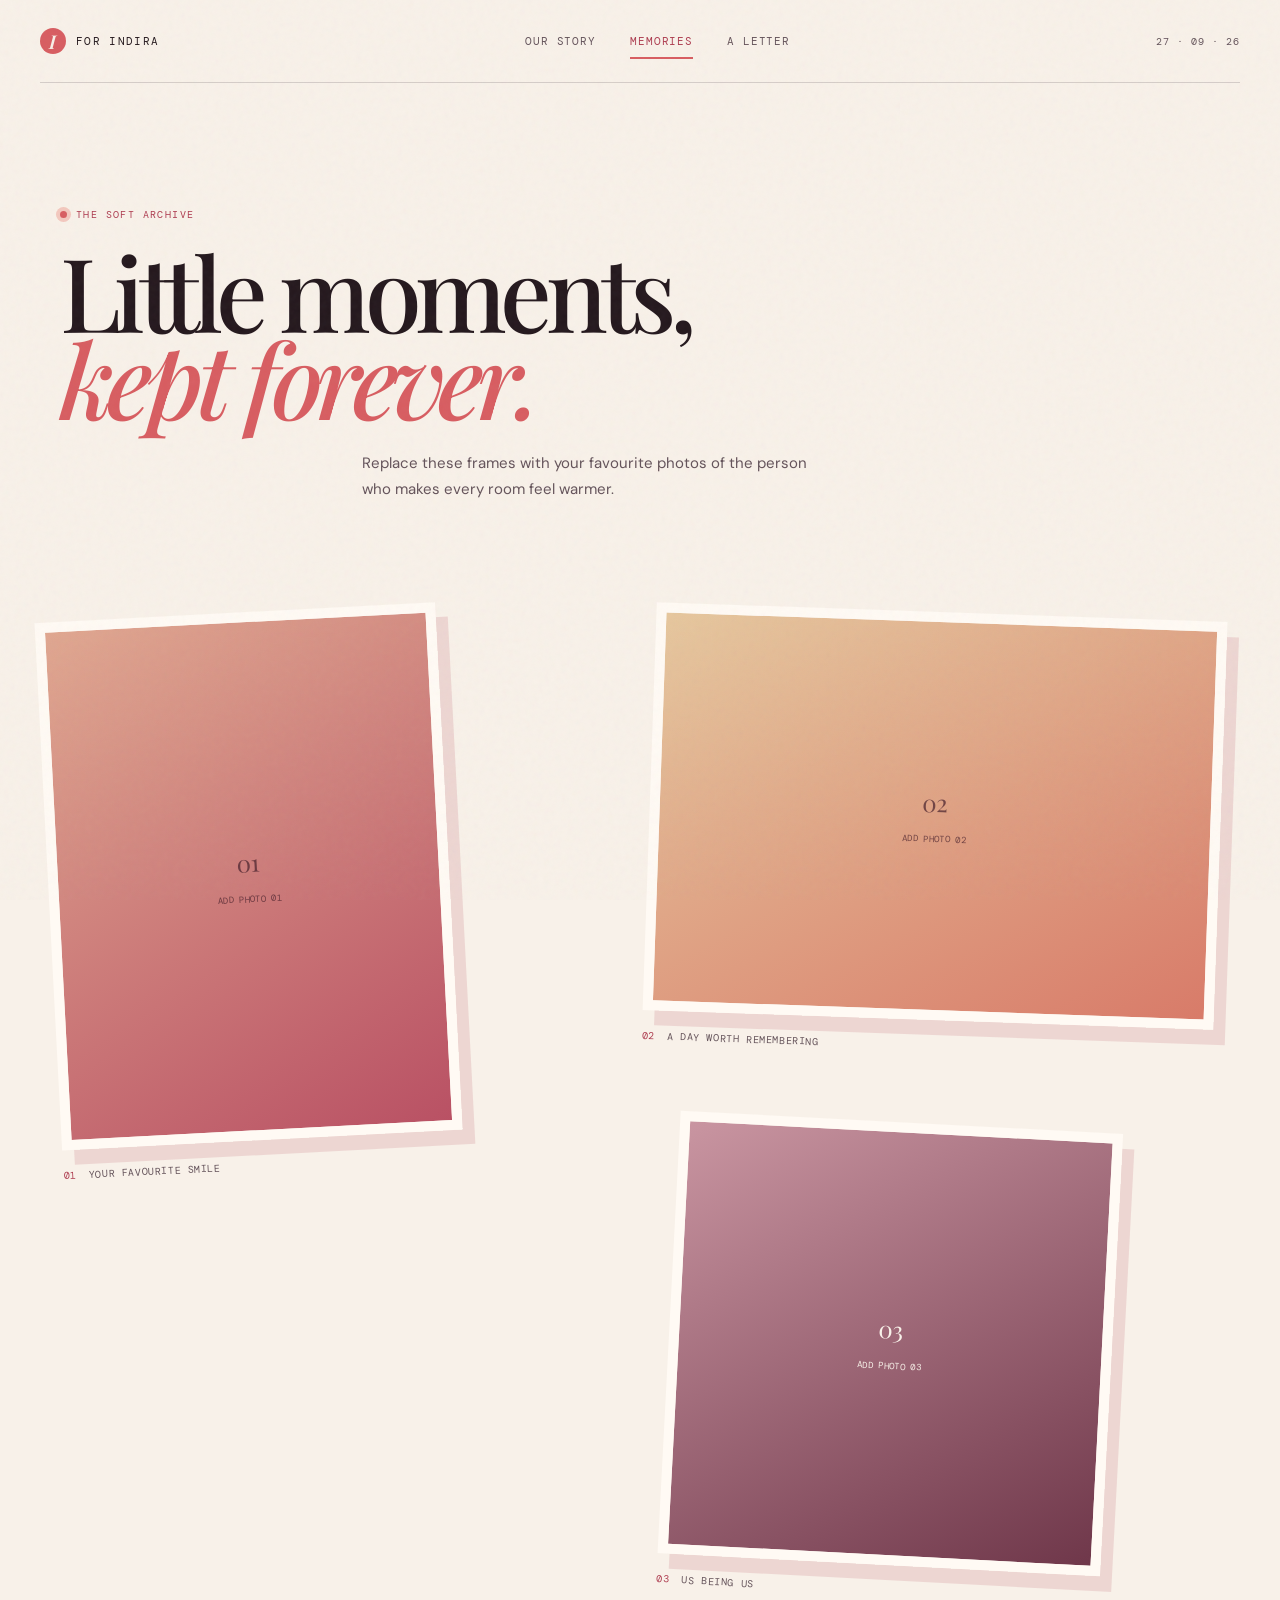
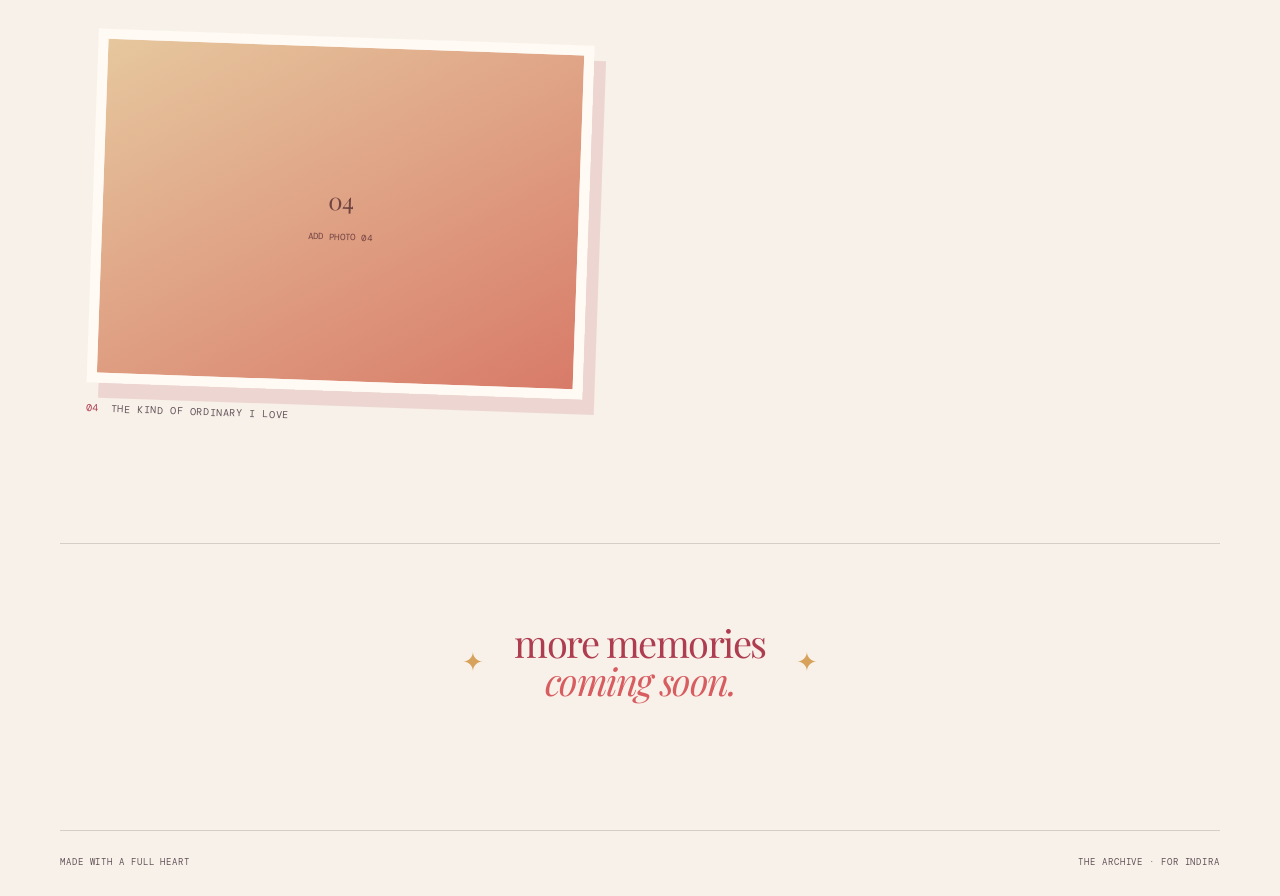
==== gallery.html @ 16805b85 "sample-template" ====
<!doctype html>
<html lang="en">
  <head>
    <meta charset="utf-8" />
    <meta name="viewport" content="width=device-width, initial-scale=1" />
    <meta name="theme-color" content="#22151a" />
    <meta name="description" content="A soft archive of favourite memories." />
    <title>Memories — For Indira</title>
    <link rel="stylesheet" href="styles.css" />
    <script defer src="script.js"></script>
  </head>
  <body class="inner-page gallery-page">
    <div class="grain" aria-hidden="true"></div>
    <header class="site-header"><a class="brand" href="index.html"><span class="brand-mark">i</span><span>for indira</span></a><nav class="site-nav" aria-label="Main navigation"><a href="story.html">our story</a><a href="gallery.html">memories</a><a href="letter.html">a letter</a></nav><span class="header-date">27 · 09 · 26</span></header>
    <main>
      <section class="inner-hero section-shell"><p class="eyebrow"><span class="eyebrow-dot"></span> the soft archive</p><h1>Little moments,<br /><em>kept forever.</em></h1><p class="inner-lede">Replace these frames with your favourite photos of the person who makes every room feel warmer.</p></section>
      <section class="gallery-grid section-shell">
        <figure class="gallery-card gallery-tall"><div class="gallery-photo photo-slot" data-photo="assets/photos/memory-01.jpg" data-label="memory photo one"><span class="photo-icon">01</span><span class="photo-slot-label">add photo 01</span></div><figcaption><span>01</span> your favourite smile</figcaption></figure>
        <figure class="gallery-card gallery-wide"><div class="gallery-photo photo-slot" data-photo="assets/photos/memory-02.jpg" data-label="memory photo two"><span class="photo-icon">02</span><span class="photo-slot-label">add photo 02</span></div><figcaption><span>02</span> a day worth remembering</figcaption></figure>
        <figure class="gallery-card gallery-square"><div class="gallery-photo photo-slot" data-photo="assets/photos/memory-03.jpg" data-label="memory photo three"><span class="photo-icon">03</span><span class="photo-slot-label">add photo 03</span></div><figcaption><span>03</span> us being us</figcaption></figure>
        <figure class="gallery-card gallery-wide gallery-offset"><div class="gallery-photo photo-slot" data-photo="assets/photos/memory-04.jpg" data-label="memory photo four"><span class="photo-icon">04</span><span class="photo-slot-label">add photo 04</span></div><figcaption><span>04</span> the kind of ordinary I love</figcaption></figure>
      </section>
      <section class="gallery-cta section-shell"><span class="cta-spark">✦</span><p>more memories<br /><em>coming soon.</em></p><span class="cta-spark">✦</span></section>
    </main>
    <footer class="site-footer section-shell"><span>made with a full heart</span><span>the archive · for indira</span></footer>
  </body>
</html>
---- styles.css ----
@import url('https://fonts.googleapis.com/css2?family=DM+Mono:wght@400;500&family=DM+Sans:wght@400;500;600;700&family=Playfair+Display:ital,wght@0,500;0,600;1,500;1,600&display=swap');

:root {
  --ink: #24181d;
  --ink-soft: #64535a;
  --paper: #f8f1e9;
  --paper-deep: #eaded3;
  --rose: #d85d61;
  --rose-dark: #ae3d50;
  --rose-pale: #f3c8be;
  --wine: #47202b;
  --gold: #d7a25b;
  --line: rgba(36, 24, 29, .16);
  --serif: 'Playfair Display', Georgia, serif;
  --sans: 'DM Sans', Arial, sans-serif;
  --mono: 'DM Mono', monospace;
}

* { box-sizing: border-box; }
html { scroll-behavior: smooth; }
body { margin: 0; background: var(--paper); color: var(--ink); font-family: var(--sans); overflow-x: hidden; }
a { color: inherit; text-decoration: none; }
button { font: inherit; }
.grain { position: fixed; inset: 0; z-index: 20; pointer-events: none; opacity: .055; background-image: url("data:image/svg+xml,%3Csvg viewBox='0 0 180 180' xmlns='http://www.w3.org/2000/svg'%3E%3Cfilter id='n'%3E%3CfeTurbulence type='fractalNoise' baseFrequency='.85' numOctaves='3' stitchTiles='stitch'/%3E%3C/filter%3E%3Crect width='100%25' height='100%25' filter='url(%23n)' opacity='.7'/%3E%3C/svg%3E"); }
.section-shell { width: min(1160px, calc(100% - 80px)); margin-inline: auto; }
.site-header { position: relative; z-index: 2; width: min(1280px, calc(100% - 80px)); margin: 0 auto; padding: 28px 0; display: flex; align-items: center; justify-content: space-between; border-bottom: 1px solid var(--line); }
.brand { display: flex; align-items: center; gap: 10px; font-family: var(--mono); font-size: 11px; letter-spacing: .12em; text-transform: uppercase; }
.brand-mark { width: 26px; height: 26px; display: grid; place-items: center; border-radius: 50%; background: var(--rose); color: var(--paper); font: 600 19px var(--serif); font-style: italic; }
.site-nav { display: flex; gap: 34px; color: var(--ink-soft); font: 11px var(--mono); letter-spacing: .08em; text-transform: uppercase; }
.site-nav a { position: relative; transition: color .25s ease; }
.site-nav a:hover, .site-nav a.active { color: var(--rose-dark); }
.site-nav a.active::after { content: ''; position: absolute; left: 0; right: 0; bottom: -11px; height: 2px; background: var(--rose); }
.header-date { color: var(--ink-soft); font: 10px var(--mono); letter-spacing: .1em; }
.hero { min-height: 690px; padding: 88px 0 110px; display: grid; grid-template-columns: 1fr .85fr; align-items: center; gap: 80px; }
.eyebrow { display: flex; align-items: center; gap: 9px; margin: 0 0 26px; color: var(--rose-dark); font: 10px var(--mono); letter-spacing: .14em; text-transform: uppercase; }
.eyebrow-dot { width: 7px; height: 7px; border-radius: 50%; background: var(--rose); box-shadow: 0 0 0 4px var(--rose-pale); }
h1, h2, h3, p { margin-top: 0; }
h1 { max-width: 680px; margin-bottom: 30px; font: 500 clamp(4.3rem, 8vw, 7.65rem)/.85 var(--serif); letter-spacing: -.065em; }
h1 em, h2 em, h3 em { color: var(--rose); font-style: italic; }
.hero-intro { max-width: 380px; color: var(--ink-soft); font-size: 15px; line-height: 1.75; }
.hero-actions { display: flex; align-items: center; gap: 27px; margin-top: 40px; }
.button { display: inline-flex; align-items: center; gap: 28px; border: 0; cursor: pointer; font: 10px var(--mono); letter-spacing: .1em; text-transform: uppercase; transition: transform .25s ease, background .25s ease, color .25s ease; }
.button:hover { transform: translateY(-3px); }
.button-primary { padding: 17px 19px; background: var(--wine); color: var(--paper); }
.button-primary:hover { background: var(--rose-dark); }
.button-outline { padding: 15px 18px; color: var(--wine); border: 1px solid var(--wine); background: transparent; }
.button-outline:hover { color: var(--paper); background: var(--wine); }
.text-link { color: var(--ink-soft); font: 10px var(--mono); letter-spacing: .08em; text-transform: uppercase; }
.text-link span { margin-left: 8px; color: var(--rose); font-size: 15px; }
.hero-art { position: relative; min-height: 510px; }
.hero-photo { position: absolute; top: 22px; right: 32px; width: min(370px, 75%); aspect-ratio: .82; transform: rotate(4deg); }
.photo-slot { display: flex; flex-direction: column; align-items: center; justify-content: center; overflow: hidden; border: 13px solid #fffaf4; box-shadow: 22px 28px 0 rgba(174, 61, 80, .18); background: linear-gradient(135deg, #ecc8bb, #b95b68); color: rgba(71, 32, 43, .72); transition: background-image .3s ease; }
.photo-slot.has-photo { background-position: center; background-size: cover; }
.photo-slot.has-photo > * { opacity: 0; }
.photo-icon { margin-bottom: 15px; font: 24px var(--serif); }
.photo-slot-label { max-width: 120px; text-align: center; font: 9px/1.5 var(--mono); letter-spacing: .04em; text-transform: uppercase; }
.orbit { position: absolute; border: 1px solid var(--rose); border-radius: 50%; opacity: .5; }
.orbit-one { width: 480px; height: 180px; top: 135px; right: -20px; transform: rotate(-32deg); }
.orbit-two { width: 480px; height: 180px; top: 135px; right: -20px; transform: rotate(35deg); border-color: var(--gold); }
.hero-sticker { position: absolute; display: flex; align-items: center; gap: 6px; padding: 10px 13px; background: var(--paper); box-shadow: 4px 5px 0 rgba(36, 24, 29, .1); font: 10px var(--mono); letter-spacing: .06em; text-transform: uppercase; }
.sticker-top { top: 12px; left: 20px; transform: rotate(-8deg); color: var(--rose-dark); }
.sticker-top span { font-size: 15px; }
.sticker-bottom { right: 4px; bottom: 64px; transform: rotate(-4deg); }
.hero-note { position: absolute; left: 0; bottom: 40px; width: 135px; height: 135px; display: grid; place-items: center; text-align: center; border-radius: 50%; background: var(--gold); color: var(--wine); transform: rotate(-11deg); font: 11px/1.1 var(--mono); text-transform: uppercase; }
.hero-note strong { font: italic 27px var(--serif); text-transform: lowercase; }
.ticker { overflow: hidden; padding: 18px 0; background: var(--rose); color: var(--paper); transform: rotate(-1.5deg) scale(1.02); }
.ticker-track { width: max-content; display: flex; align-items: center; gap: 38px; animation: ticker 24s linear infinite; font: 10px var(--mono); letter-spacing: .13em; text-transform: uppercase; }
.ticker-track i { color: var(--gold); font-size: 17px; font-style: normal; }
@keyframes ticker { to { transform: translateX(-33.33%); } }
.countdown-section { padding: 150px 0 120px; display: flex; justify-content: space-between; align-items: end; gap: 40px; }
h2 { font: 500 clamp(3rem, 6vw, 5.4rem)/.9 var(--serif); letter-spacing: -.06em; }
.countdown-card { min-width: 570px; display: flex; align-items: center; justify-content: space-around; padding: 30px 24px; background: var(--wine); color: var(--paper); }
.countdown-item { display: flex; flex-direction: column; align-items: center; gap: 6px; }
.countdown-item strong { font: 500 38px var(--serif); color: var(--gold); }
.countdown-item span { font: 9px var(--mono); letter-spacing: .1em; text-transform: uppercase; opacity: .7; }
.countdown-divider { color: var(--rose); font: 24px var(--serif); }
.love-note { position: relative; max-width: 970px; padding: 88px 90px; background: var(--rose-pale); text-align: center; }
.love-note p { margin: 0 auto 24px; max-width: 690px; font: italic 35px/1.25 var(--serif); letter-spacing: -.03em; color: var(--wine); }
.quote-mark { position: absolute; left: 50px; top: 42px; color: var(--rose); font: 90px/.8 var(--serif); }
.signature { font: 10px var(--mono); letter-spacing: .12em; text-transform: uppercase; color: var(--rose-dark); }
.preview-grid { display: grid; grid-template-columns: 1fr 1fr; gap: 18px; padding: 120px 0 145px; }
.preview-card { position: relative; min-height: 360px; padding: 35px; display: flex; flex-direction: column; justify-content: flex-end; overflow: hidden; transition: transform .3s ease; }
.preview-card:hover { transform: translateY(-7px); }
.preview-story { background: var(--wine); color: var(--paper); }
.preview-gallery { background: #e1aa91; color: var(--wine); }
.preview-card .eyebrow { margin-bottom: 14px; color: var(--gold); }
.preview-gallery .eyebrow { color: var(--rose-dark); }
.preview-card h3 { margin-bottom: 24px; font: 500 45px/.9 var(--serif); letter-spacing: -.05em; }
.card-number, .card-arrow { position: absolute; top: 27px; font: 10px var(--mono); }
.card-number { left: 30px; opacity: .65; }
.card-arrow { right: 30px; font-size: 22px; }
.card-link { font: 10px var(--mono); letter-spacing: .1em; text-transform: uppercase; opacity: .75; }
.site-footer { display: flex; justify-content: space-between; padding: 25px 0 28px; border-top: 1px solid var(--line); color: var(--ink-soft); font: 9px var(--mono); letter-spacing: .1em; text-transform: uppercase; }
.inner-hero { padding: 125px 0 95px; }
.inner-hero h1 { font-size: clamp(4rem, 8vw, 7.2rem); }
.inner-lede { max-width: 470px; margin-left: 26%; color: var(--ink-soft); font-size: 15px; line-height: 1.7; }
.timeline { padding-bottom: 125px; }
.timeline-item { display: grid; grid-template-columns: 80px 1fr 170px; gap: 45px; padding: 55px 0; border-top: 1px solid var(--line); }
.timeline-marker { width: 42px; height: 42px; display: grid; place-items: center; border: 1px solid var(--rose); border-radius: 50%; color: var(--rose-dark); font: 10px var(--mono); }
.timeline-copy { max-width: 620px; }
.timeline-label { color: var(--rose-dark); font: 10px var(--mono); letter-spacing: .1em; text-transform: uppercase; }
.timeline-copy h2 { margin: 18px 0 20px; font-size: 55px; }
.timeline-copy p { max-width: 490px; color: var(--ink-soft); font-size: 15px; line-height: 1.8; }
.timeline-year { padding-top: 2px; color: var(--ink-soft); font: 10px var(--mono); letter-spacing: .08em; text-align: right; text-transform: uppercase; }
.chapter-photo { padding-bottom: 135px; display: grid; grid-template-columns: minmax(300px, 650px) 1fr; align-items: end; gap: 65px; }
.wide-photo { aspect-ratio: 1.6; }
.photo-caption { margin: 0 0 7px; font: 22px/1.3 var(--serif); letter-spacing: -.03em; }
.photo-caption em { color: var(--rose); }
.gallery-grid { display: grid; grid-template-columns: 1fr 1.15fr; gap: 70px 25px; padding-bottom: 120px; }
.gallery-card { margin: 0; }
.gallery-photo { width: 100%; border-width: 10px; box-shadow: 12px 15px 0 rgba(174, 61, 80, .15); }
.gallery-tall { grid-row: span 2; width: 76%; transform: rotate(-3deg); }
.gallery-tall .gallery-photo { aspect-ratio: .76; background: linear-gradient(150deg, #e0a790, #b95164); }
.gallery-wide { width: 94%; margin-left: auto; transform: rotate(2deg); }
.gallery-wide .gallery-photo { aspect-ratio: 1.4; background: linear-gradient(150deg, #e6c79e, #d87b69); }
.gallery-square { width: 73%; margin-left: 9%; transform: rotate(3deg); }
.gallery-square .gallery-photo { aspect-ratio: 1; background: linear-gradient(150deg, #c995a1, #6f374a); color: var(--paper); }
.gallery-offset { margin-top: -30px; }
figcaption { display: flex; gap: 12px; margin-top: 19px; color: var(--ink-soft); font: 10px var(--mono); letter-spacing: .06em; text-transform: uppercase; }
figcaption span { color: var(--rose-dark); }
.gallery-cta { display: flex; align-items: center; justify-content: center; gap: 30px; padding: 80px 0 130px; border-top: 1px solid var(--line); color: var(--rose-dark); text-align: center; }
.gallery-cta p { margin: 0; font: 38px/1 var(--serif); letter-spacing: -.04em; }
.gallery-cta em { color: var(--rose); }
.cta-spark { color: var(--gold); font-size: 26px; }
.letter-intro { padding-bottom: 80px; }
.letter-wrap { padding-bottom: 135px; display: flex; flex-direction: column; align-items: center; }
.letter-paper { position: relative; width: min(760px, 100%); padding: 36px 80px 75px; background: #fffaf2; box-shadow: 0 22px 50px rgba(71, 32, 43, .1); }
.letter-paper::before { content: ''; position: absolute; inset: 12px; border: 1px solid rgba(174, 61, 80, .32); pointer-events: none; }
.paper-topline { position: relative; z-index: 1; display: flex; justify-content: space-between; padding-bottom: 18px; border-bottom: 1px solid rgba(36, 24, 29, .15); color: var(--ink-soft); font: 9px var(--mono); letter-spacing: .1em; text-transform: uppercase; }
.letter-content { position: relative; z-index: 1; padding: 55px 25px 0; font: 17px/1.85 var(--serif); color: #49343b; }
.letter-content p { margin-bottom: 23px; }
.letter-salutation { color: var(--rose-dark); font-style: italic; }
.letter-signoff { padding-top: 20px; color: var(--wine); }
.letter-signoff span { font-size: 14px; }
.letter-signoff strong { color: var(--rose); font-family: var(--sans); }
.paper-stamp { position: absolute; right: 54px; bottom: 27px; width: 55px; height: 55px; display: grid; place-items: center; border: 1px solid var(--rose); border-radius: 50%; color: var(--rose); font: italic 26px var(--serif); transform: rotate(12deg); }
.paper-stamp small { margin-top: -25px; font: 13px var(--sans); }
.print-button { margin-top: 35px; }

@media (max-width: 800px) {
  .section-shell, .site-header { width: min(100% - 40px, 600px); }
  .site-header { padding: 20px 0; }
  .site-nav { gap: 13px; font-size: 9px; }
  .site-nav a.active::after { bottom: -8px; }
  .header-date { display: none; }
  .hero { min-height: auto; padding: 75px 0 85px; display: flex; flex-direction: column; align-items: stretch; gap: 50px; }
  h1 { font-size: clamp(4rem, 19vw, 6.5rem); }
  .hero-art { min-height: 430px; }
  .hero-photo { right: 10%; width: 68%; }
  .orbit-one, .orbit-two { right: -10%; width: 110%; }
  .hero-note { bottom: 6px; left: 3%; width: 110px; height: 110px; }
  .sticker-bottom { right: 0; bottom: 34px; font-size: 8px; }
  .countdown-section { padding: 110px 0 90px; display: block; }
  .countdown-card { min-width: 0; margin-top: 45px; padding: 20px 10px; }
  .countdown-item strong { font-size: 25px; }
  .countdown-item span { font-size: 7px; }
  .countdown-divider { font-size: 16px; }
  .love-note { padding: 65px 28px; }
  .love-note p { font-size: 27px; }
  .quote-mark { left: 16px; top: 25px; font-size: 60px; }
  .preview-grid { grid-template-columns: 1fr; padding: 90px 0 100px; }
  .preview-card { min-height: 280px; }
  .inner-hero { padding: 80px 0 70px; }
  .inner-lede { margin-left: 0; }
  .timeline-item { grid-template-columns: 45px 1fr; gap: 20px; padding: 40px 0; }
  .timeline-year { grid-column: 2; padding: 0; text-align: left; }
  .timeline-copy h2 { font-size: 41px; }
  .chapter-photo { display: block; padding-bottom: 100px; }
  .photo-caption { margin: 30px 0 0; }
  .gallery-grid { display: flex; flex-direction: column; gap: 55px; padding-bottom: 95px; }
  .gallery-tall, .gallery-wide, .gallery-square, .gallery-offset { width: 88%; margin: 0 auto; }
  .gallery-square { width: 70%; margin-left: 13%; }
  .letter-paper { padding: 28px 30px 60px; }
  .letter-content { padding: 40px 7px 0; font-size: 16px; }
  .paper-stamp { right: 34px; bottom: 20px; }
  .site-footer { font-size: 8px; }
}

@media (prefers-reduced-motion: reduce) { *, *::before, *::after { scroll-behavior: auto !important; animation-duration: .01ms !important; animation-iteration-count: 1 !important; transition-duration: .01ms !important; } }

@media print { .site-header, .site-footer, .grain, .print-button { display: none !important; } .letter-wrap { padding: 0; } .letter-paper { width: 100%; box-shadow: none; } body { background: white; } }
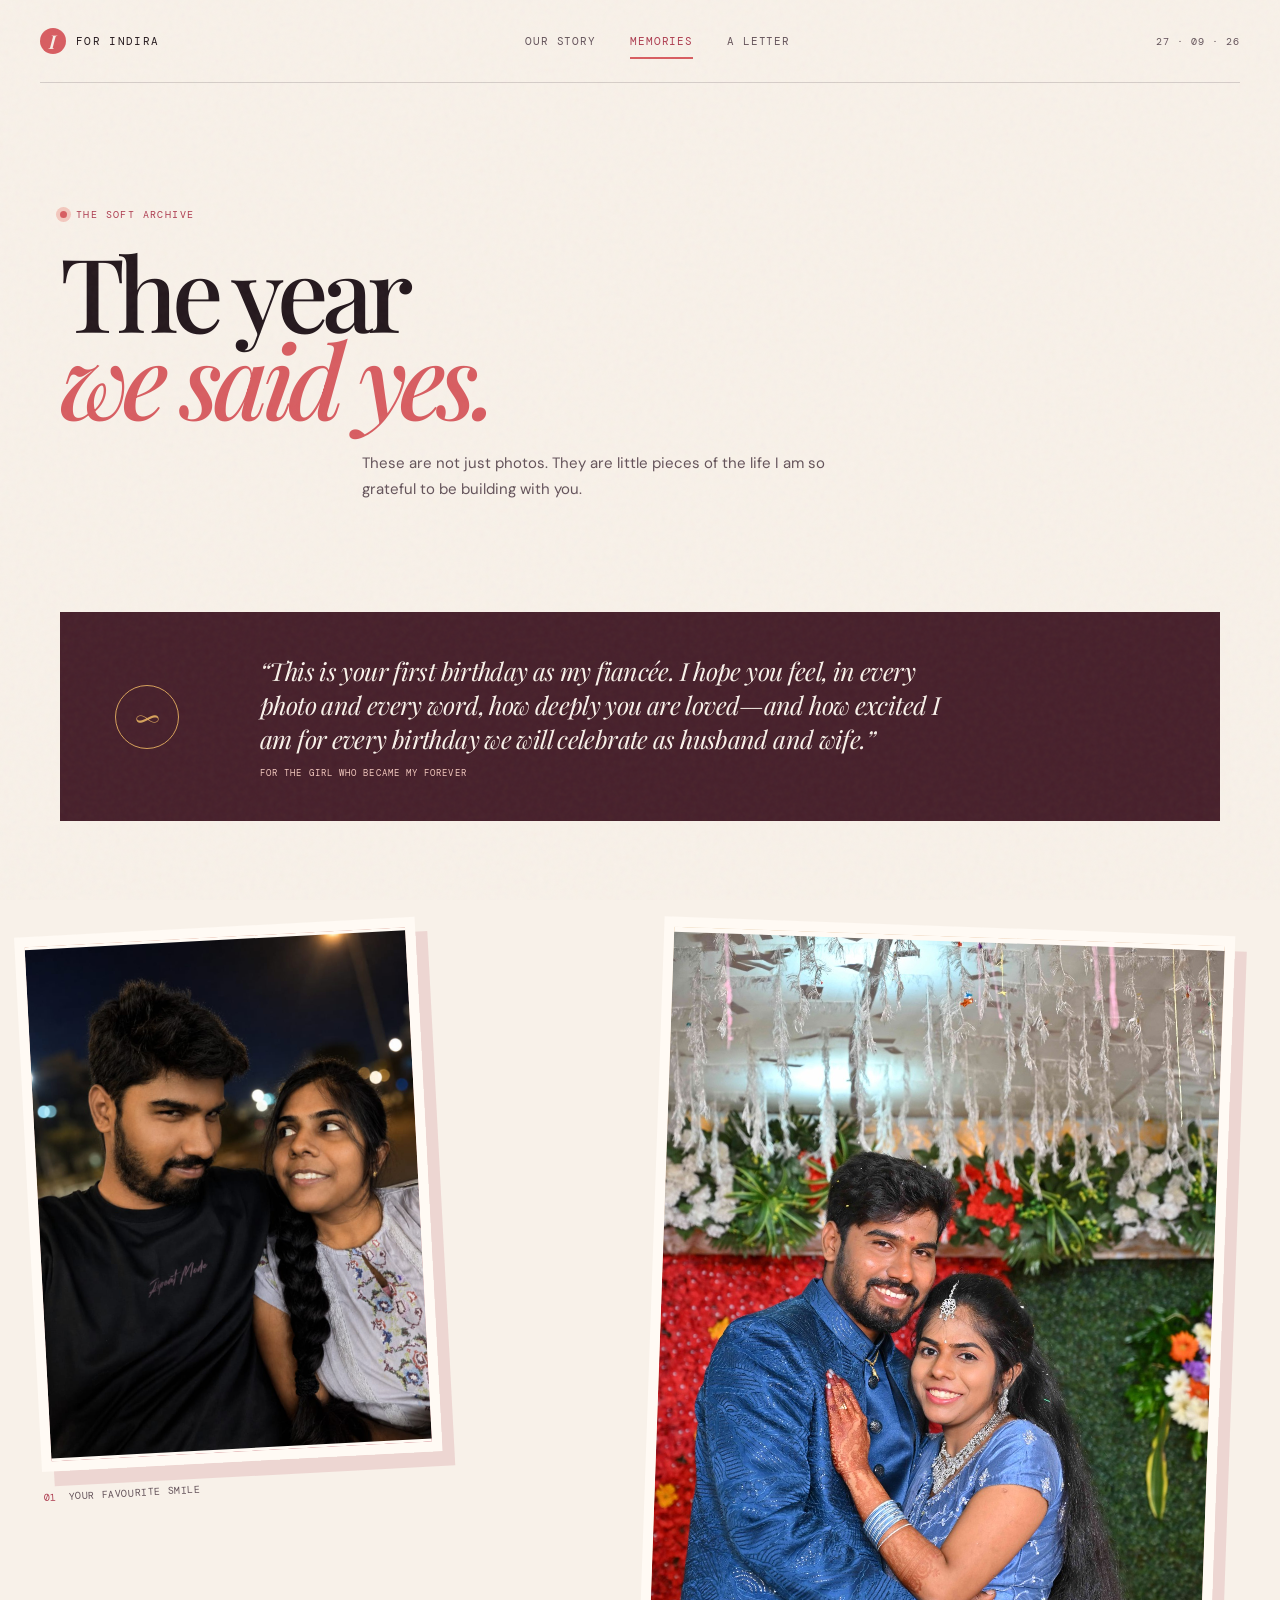
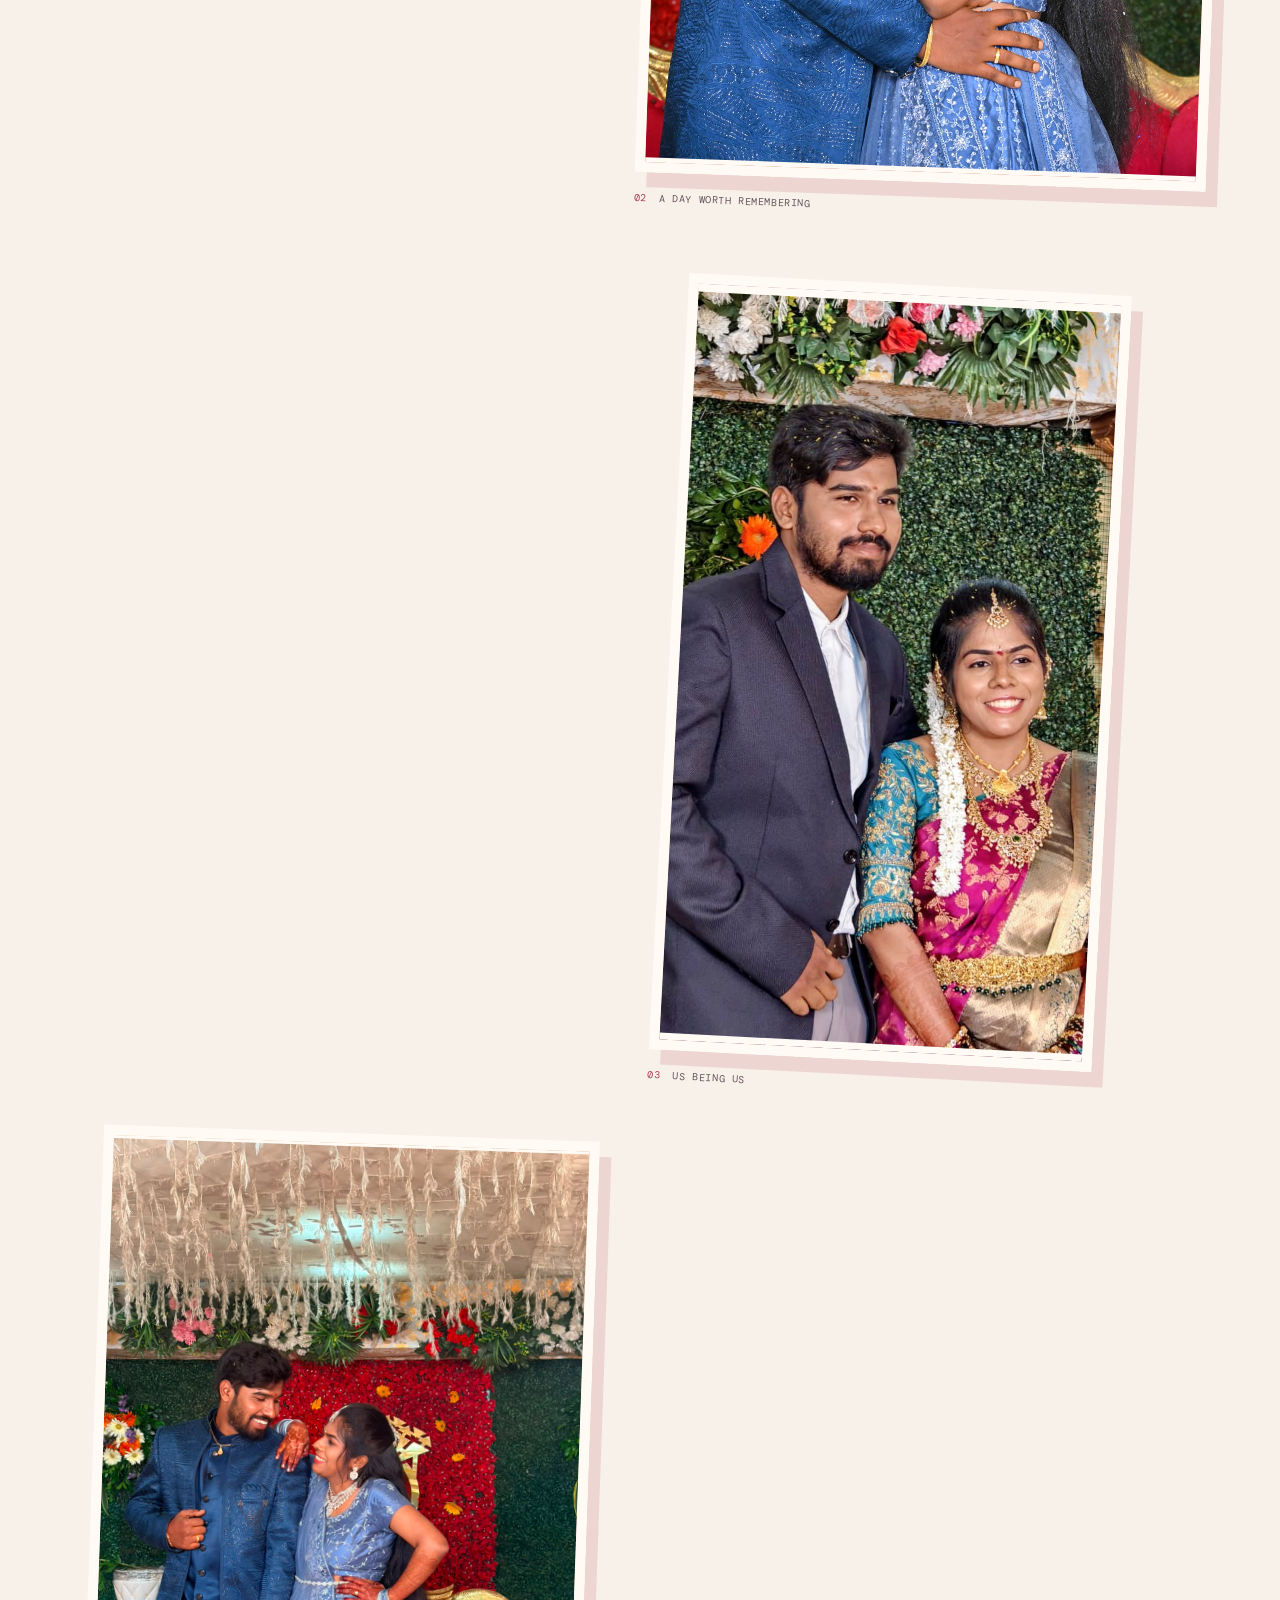
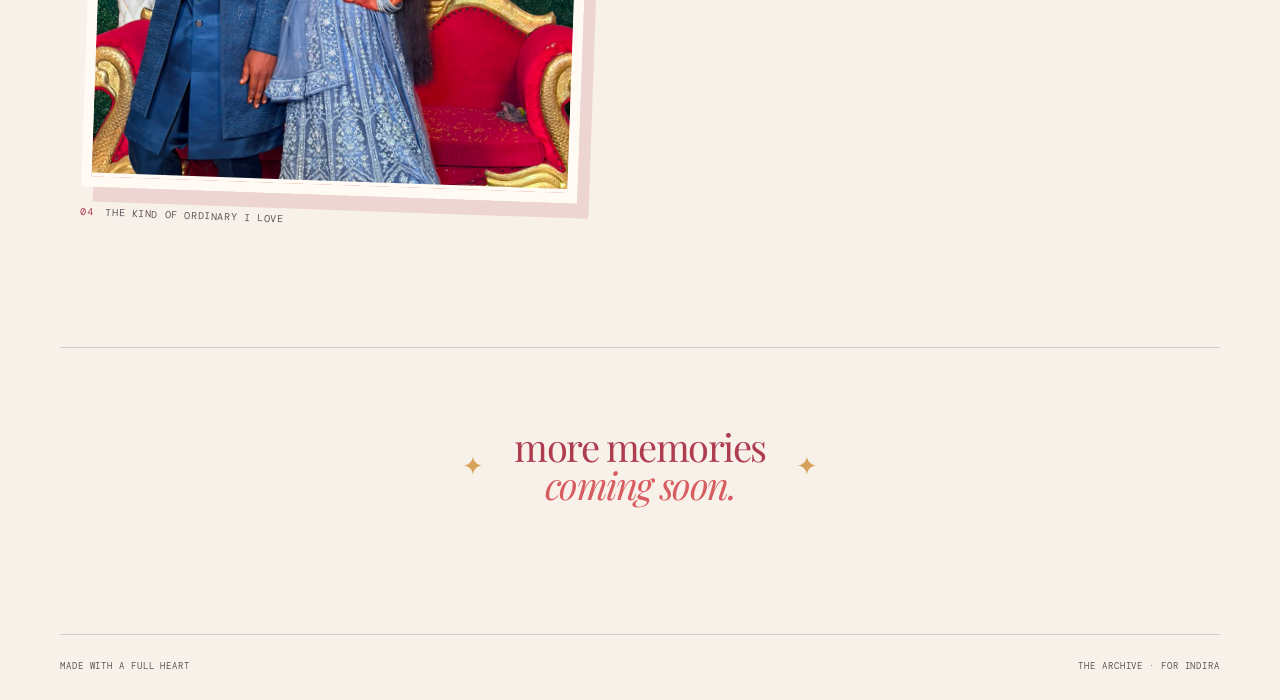
==== commit c3645340: "grid-fix" ====
--- a/gallery.html
+++ b/gallery.html
@@ -13,12 +13,13 @@
     <div class="grain" aria-hidden="true"></div>
     <header class="site-header"><a class="brand" href="index.html"><span class="brand-mark">i</span><span>for indira</span></a><nav class="site-nav" aria-label="Main navigation"><a href="story.html">our story</a><a href="gallery.html">memories</a><a href="letter.html">a letter</a></nav><span class="header-date">27 · 09 · 26</span></header>
     <main>
-      <section class="inner-hero section-shell"><p class="eyebrow"><span class="eyebrow-dot"></span> the soft archive</p><h1>Little moments,<br /><em>kept forever.</em></h1><p class="inner-lede">Replace these frames with your favourite photos of the person who makes every room feel warmer.</p></section>
+      <section class="inner-hero section-shell"><p class="eyebrow"><span class="eyebrow-dot"></span> the soft archive</p><h1>The year<br /><em>we said yes.</em></h1><p class="inner-lede">These are not just photos. They are little pieces of the life I am so grateful to be building with you.</p></section>
+      <section class="engagement-note section-shell"><span class="engagement-note-mark">∞</span><div><p>“This is your first birthday as my fiancée. I hope you feel, in every photo and every word, how deeply you are loved—and how excited I am for every birthday we will celebrate as husband and wife.”</p><small>for the girl who became my forever</small></div></section>
       <section class="gallery-grid section-shell">
-        <figure class="gallery-card gallery-tall"><div class="gallery-photo photo-slot" data-photo="assets/photos/memory-01.jpg" data-label="memory photo one"><span class="photo-icon">01</span><span class="photo-slot-label">add photo 01</span></div><figcaption><span>01</span> your favourite smile</figcaption></figure>
-        <figure class="gallery-card gallery-wide"><div class="gallery-photo photo-slot" data-photo="assets/photos/memory-02.jpg" data-label="memory photo two"><span class="photo-icon">02</span><span class="photo-slot-label">add photo 02</span></div><figcaption><span>02</span> a day worth remembering</figcaption></figure>
-        <figure class="gallery-card gallery-square"><div class="gallery-photo photo-slot" data-photo="assets/photos/memory-03.jpg" data-label="memory photo three"><span class="photo-icon">03</span><span class="photo-slot-label">add photo 03</span></div><figcaption><span>03</span> us being us</figcaption></figure>
-        <figure class="gallery-card gallery-wide gallery-offset"><div class="gallery-photo photo-slot" data-photo="assets/photos/memory-04.jpg" data-label="memory photo four"><span class="photo-icon">04</span><span class="photo-slot-label">add photo 04</span></div><figcaption><span>04</span> the kind of ordinary I love</figcaption></figure>
+        <figure class="gallery-card gallery-tall"><div class="gallery-photo photo-slot" data-photo="assets/photos/memory-01.jpg" data-label="memory photo one"><img class="photo-image" src="assets/photos/memory-01.jpg" alt="Indira and me sharing a quiet evening together" loading="lazy" /><span class="photo-icon">01</span><span class="photo-slot-label">add photo 01</span></div><figcaption><span>01</span> your favourite smile</figcaption></figure>
+        <figure class="gallery-card gallery-wide"><div class="gallery-photo photo-slot" data-photo="assets/photos/memory-02.jpg" data-label="memory photo two"><img class="photo-image" src="assets/photos/memory-02.jpg" alt="Indira and me smiling together" loading="lazy" /><span class="photo-icon">02</span><span class="photo-slot-label">add photo 02</span></div><figcaption><span>02</span> a day worth remembering</figcaption></figure>
+        <figure class="gallery-card gallery-square"><div class="gallery-photo photo-slot" data-photo="assets/photos/memory-03.jpg" data-label="memory photo three"><img class="photo-image" src="assets/photos/memory-03.jpg" alt="Indira and me dressed up together" loading="lazy" /><span class="photo-icon">03</span><span class="photo-slot-label">add photo 03</span></div><figcaption><span>03</span> us being us</figcaption></figure>
+        <figure class="gallery-card gallery-wide gallery-offset"><div class="gallery-photo photo-slot" data-photo="assets/photos/memory-04.jpg" data-label="memory photo four"><img class="photo-image" src="assets/photos/memory-04.jpg" alt="Indira and me laughing together" loading="lazy" /><span class="photo-icon">04</span><span class="photo-slot-label">add photo 04</span></div><figcaption><span>04</span> the kind of ordinary I love</figcaption></figure>
       </section>
       <section class="gallery-cta section-shell"><span class="cta-spark">✦</span><p>more memories<br /><em>coming soon.</em></p><span class="cta-spark">✦</span></section>
     </main>
--- a/styles.css
+++ b/styles.css
@@ -48,10 +48,12 @@
 .text-link { color: var(--ink-soft); font: 10px var(--mono); letter-spacing: .08em; text-transform: uppercase; }
 .text-link span { margin-left: 8px; color: var(--rose); font-size: 15px; }
 .hero-art { position: relative; min-height: 510px; }
-.hero-photo { position: absolute; top: 22px; right: 32px; width: min(370px, 75%); aspect-ratio: .82; transform: rotate(4deg); }
-.photo-slot { display: flex; flex-direction: column; align-items: center; justify-content: center; overflow: hidden; border: 13px solid #fffaf4; box-shadow: 22px 28px 0 rgba(174, 61, 80, .18); background: linear-gradient(135deg, #ecc8bb, #b95b68); color: rgba(71, 32, 43, .72); transition: background-image .3s ease; }
-.photo-slot.has-photo { background-position: center; background-size: cover; }
-.photo-slot.has-photo > * { opacity: 0; }
+.hero-photo { position: absolute; top: 22px; right: 32px; width: min(370px, 75%); aspect-ratio: .75; transform: rotate(4deg); }
+.photo-slot { position: relative; display: flex; flex-direction: column; align-items: center; justify-content: center; overflow: hidden; border: 13px solid #fffaf4; box-shadow: 22px 28px 0 rgba(174, 61, 80, .18); background: linear-gradient(135deg, #ecc8bb, #b95b68); color: rgba(71, 32, 43, .72); transition: background-color .3s ease; }
+.photo-image { position: absolute; inset: 0; z-index: 0; display: block; width: 100%; height: 100%; object-fit: contain; object-position: center; background: #fffaf4; }
+.photo-slot.has-photo { background-color: #fffaf4; }
+.photo-slot.has-photo .photo-icon, .photo-slot.has-photo .photo-slot-label { opacity: 0; }
+.photo-slot .photo-icon, .photo-slot .photo-slot-label { position: relative; z-index: 1; }
 .photo-icon { margin-bottom: 15px; font: 24px var(--serif); }
 .photo-slot-label { max-width: 120px; text-align: center; font: 9px/1.5 var(--mono); letter-spacing: .04em; text-transform: uppercase; }
 .orbit { position: absolute; border: 1px solid var(--rose); border-radius: 50%; opacity: .5; }
@@ -103,18 +105,19 @@
 .timeline-copy p { max-width: 490px; color: var(--ink-soft); font-size: 15px; line-height: 1.8; }
 .timeline-year { padding-top: 2px; color: var(--ink-soft); font: 10px var(--mono); letter-spacing: .08em; text-align: right; text-transform: uppercase; }
 .chapter-photo { padding-bottom: 135px; display: grid; grid-template-columns: minmax(300px, 650px) 1fr; align-items: end; gap: 65px; }
-.wide-photo { aspect-ratio: 1.6; }
+.wide-photo { width: min(430px, 100%); aspect-ratio: .5625; justify-self: center; }
 .photo-caption { margin: 0 0 7px; font: 22px/1.3 var(--serif); letter-spacing: -.03em; }
 .photo-caption em { color: var(--rose); }
 .gallery-grid { display: grid; grid-template-columns: 1fr 1.15fr; gap: 70px 25px; padding-bottom: 120px; }
 .gallery-card { margin: 0; }
 .gallery-photo { width: 100%; border-width: 10px; box-shadow: 12px 15px 0 rgba(174, 61, 80, .15); }
 .gallery-tall { grid-row: span 2; width: 76%; transform: rotate(-3deg); }
-.gallery-tall .gallery-photo { aspect-ratio: .76; background: linear-gradient(150deg, #e0a790, #b95164); }
+.gallery-tall .gallery-photo { aspect-ratio: .75; background: linear-gradient(150deg, #e0a790, #b95164); }
 .gallery-wide { width: 94%; margin-left: auto; transform: rotate(2deg); }
-.gallery-wide .gallery-photo { aspect-ratio: 1.4; background: linear-gradient(150deg, #e6c79e, #d87b69); }
+.gallery-wide .gallery-photo { aspect-ratio: .667; background: linear-gradient(150deg, #e6c79e, #d87b69); }
+.gallery-wide .photo-slot[data-photo$="memory-04.jpg"] { aspect-ratio: .75; }
 .gallery-square { width: 73%; margin-left: 9%; transform: rotate(3deg); }
-.gallery-square .gallery-photo { aspect-ratio: 1; background: linear-gradient(150deg, #c995a1, #6f374a); color: var(--paper); }
+.gallery-square .gallery-photo { aspect-ratio: .57; background: linear-gradient(150deg, #c995a1, #6f374a); color: var(--paper); }
 .gallery-offset { margin-top: -30px; }
 figcaption { display: flex; gap: 12px; margin-top: 19px; color: var(--ink-soft); font: 10px var(--mono); letter-spacing: .06em; text-transform: uppercase; }
 figcaption span { color: var(--rose-dark); }
@@ -122,6 +125,10 @@
 .gallery-cta p { margin: 0; font: 38px/1 var(--serif); letter-spacing: -.04em; }
 .gallery-cta em { color: var(--rose); }
 .cta-spark { color: var(--gold); font-size: 26px; }
+.engagement-note { display: grid; grid-template-columns: 110px 1fr; gap: 35px; align-items: center; margin-bottom: 105px; padding: 42px 55px; background: var(--wine); color: var(--paper); }
+.engagement-note-mark { width: 64px; height: 64px; display: grid; place-items: center; border: 1px solid var(--gold); border-radius: 50%; color: var(--gold); font: italic 31px var(--serif); }
+.engagement-note p { max-width: 700px; margin: 0; font: italic 25px/1.35 var(--serif); letter-spacing: -.025em; }
+.engagement-note small { display: block; margin-top: 12px; color: var(--rose-pale); font: 9px var(--mono); letter-spacing: .12em; text-transform: uppercase; }
 .letter-intro { padding-bottom: 80px; }
 .letter-wrap { padding-bottom: 135px; display: flex; flex-direction: column; align-items: center; }
 .letter-paper { position: relative; width: min(760px, 100%); padding: 36px 80px 75px; background: #fffaf2; box-shadow: 0 22px 50px rgba(71, 32, 43, .1); }
@@ -166,10 +173,13 @@
   .timeline-year { grid-column: 2; padding: 0; text-align: left; }
   .timeline-copy h2 { font-size: 41px; }
   .chapter-photo { display: block; padding-bottom: 100px; }
+  .wide-photo { width: 100%; }
   .photo-caption { margin: 30px 0 0; }
   .gallery-grid { display: flex; flex-direction: column; gap: 55px; padding-bottom: 95px; }
   .gallery-tall, .gallery-wide, .gallery-square, .gallery-offset { width: 88%; margin: 0 auto; }
   .gallery-square { width: 70%; margin-left: 13%; }
+  .engagement-note { grid-template-columns: 1fr; gap: 20px; margin-bottom: 75px; padding: 32px 25px; }
+  .engagement-note p { font-size: 22px; }
   .letter-paper { padding: 28px 30px 60px; }
   .letter-content { padding: 40px 7px 0; font-size: 16px; }
   .paper-stamp { right: 34px; bottom: 20px; }
